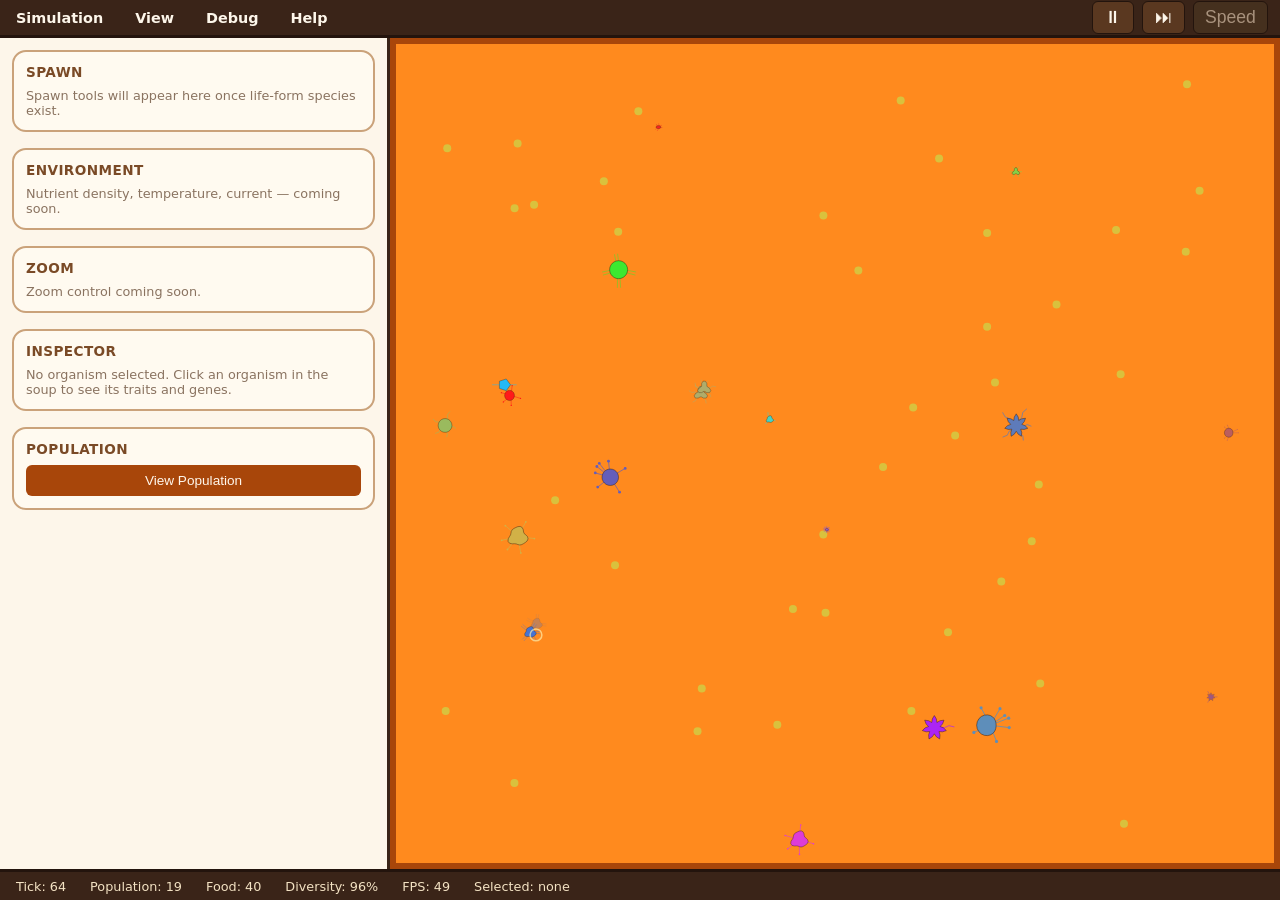
==== index.html @ 660e8007 "Build core simulation: genome system, soup, movement, feeding, reproduction, and views Genome-driven" ====
<!doctype html>
<html lang="en">
<head>
<meta charset="UTF-8">
<meta name="viewport" content="width=device-width, initial-scale=1.0">
<title>BLife</title>
<link rel="stylesheet" href="style.css">
<link rel="stylesheet" href="src/ui/genomeTable.css">
</head>
<body>
<div class="app">

  <header class="top-menu">
    <details class="menu-group">
      <summary>Simulation</summary>
      <div class="menu-dropdown">
        <button disabled title="Coming soon">New Soup</button>
        <button disabled title="Coming soon">Save State</button>
        <button disabled title="Coming soon">Load State</button>
        <button disabled title="Coming soon">Reset</button>
      </div>
    </details>

    <details class="menu-group">
      <summary>View</summary>
      <div class="menu-dropdown">
        <button disabled title="Coming soon">Reset Camera</button>
        <button disabled title="Coming soon">Toggle Grid</button>
        <button disabled title="Coming soon">Toggle Stats Overlay</button>
        <button disabled title="Coming soon">Toggle Side Panel</button>
      </div>
    </details>

    <details class="menu-group">
      <summary>Debug</summary>
      <div class="menu-dropdown">
        <a href="genome-test.html" target="_blank" rel="noopener">Genome Test Page</a>
      </div>
    </details>

    <details class="menu-group">
      <summary>Help</summary>
      <div class="menu-dropdown">
        <button disabled title="Coming soon">About</button>
        <button disabled title="Coming soon">Controls Reference</button>
      </div>
    </details>

    <div class="playback-controls">
      <button id="btn-play-pause" aria-label="Pause" title="Pause">⏸</button>
      <button id="btn-step" aria-label="Step" title="Step one tick">⏭</button>
      <button disabled title="Coming soon">Speed</button>
    </div>
  </header>

  <aside class="side-panel">
    <section class="panel-block">
      <h2>Spawn</h2>
      <p class="placeholder">Spawn tools will appear here once life-form species exist.</p>
    </section>

    <section class="panel-block">
      <h2>Environment</h2>
      <p class="placeholder">Nutrient density, temperature, current — coming soon.</p>
    </section>

    <section class="panel-block">
      <h2>Zoom</h2>
      <p class="placeholder">Zoom control coming soon.</p>
    </section>

    <section class="panel-block" id="inspector">
      <h2>Inspector</h2>
      <p class="placeholder" id="inspector-empty">No organism selected. Click an organism in the soup to see its traits and genes.</p>
      <div id="inspector-content" hidden></div>
    </section>

    <section class="panel-block">
      <h2>Population</h2>
      <button id="btn-view-population" class="view-organism-button">View Population</button>
    </section>
  </aside>

  <main class="play-area">
    <svg id="soup" class="soup-view">
      <g id="nutrient-layer"></g>
      <g id="soup-layer"></g>
      <g id="birth-effect-layer"></g>
    </svg>

    <section id="organism-view" class="organism-view" hidden>
      <button id="btn-back-to-soup-organism" class="back-button">&larr; Back to Soup</button>
      <div id="organism-view-content"></div>
    </section>

    <section id="population-view" class="organism-view" hidden>
      <button id="btn-back-to-soup-population" class="back-button">&larr; Back to Soup</button>
      <div id="population-view-content"></div>
    </section>
  </main>

  <footer class="status-bar">
    <span id="status-tick">Tick: 0</span>
    <span id="status-population">Population: 0</span>
    <span id="status-food">Food: 0</span>
    <span id="status-diversity">Diversity: --</span>
    <span id="status-fps">FPS: --</span>
    <span id="status-selected">Selected: none</span>
  </footer>

</div>

<script src="src/classes/Genome.js"></script>
<script src="src/classes/LifeForm.js"></script>
<script src="src/classes/Soup.js"></script>
<script src="src/ui/genomeTable.js"></script>
<script src="src/ui/organismShapes.js"></script>
<script src="src/ui/renderSoup.js"></script>
<script src="src/ui/renderGeneMapView.js"></script>
<script src="app.js"></script>
</body>
</html>
---- style.css ----
* {
  box-sizing: border-box;
}

html, body {
  height: 100%;
  margin: 0;
  font-family: system-ui, sans-serif;
  color: #3a2418;
}

.app {
  display: grid;
  grid-template-columns: 390px 1fr;
  grid-template-rows: auto 1fr auto;
  grid-template-areas:
    "menu menu"
    "side play"
    "status status";
  height: 100vh;
  background: #fdf6ea;
}

/* Top menu */

.top-menu {
  grid-area: menu;
  display: flex;
  align-items: stretch;
  background: #3a2418;
  border-bottom: 3px solid #23140d;
}

.menu-group {
  position: relative;
}

.menu-group summary {
  list-style: none;
  cursor: pointer;
  padding: 0.6rem 1rem;
  color: #fdf6ea;
  font-size: 0.9rem;
  font-weight: 600;
  user-select: none;
}

.menu-group summary::-webkit-details-marker {
  display: none;
}

.menu-group[open] summary {
  background: #5a3820;
}

.playback-controls {
  margin-left: auto;
  display: flex;
  align-items: center;
  gap: 0.5rem;
  padding: 0 0.75rem;
}

.playback-controls button {
  background: #5a3820;
  color: #fdf6ea;
  border: 1px solid #23140d;
  border-radius: 6px;
  padding: 0.4rem 0.7rem;
  font-size: 1.1rem;
  line-height: 1;
  cursor: pointer;
}

.playback-controls button:hover:not(:disabled) {
  background: #6f4726;
}

.playback-controls button:disabled {
  color: #a8927d;
  cursor: not-allowed;
  background: #45301e;
}

.menu-dropdown {
  position: absolute;
  top: 100%;
  left: 0;
  min-width: 180px;
  background: #fffaf0;
  border: 2px solid #3a2418;
  border-radius: 0 0 10px 10px;
  box-shadow: 0 4px 10px rgba(0, 0, 0, 0.25);
  display: flex;
  flex-direction: column;
  z-index: 10;
  overflow: hidden;
}

.menu-dropdown button,
.menu-dropdown a {
  text-align: left;
  padding: 0.5rem 0.75rem;
  border: none;
  background: none;
  font-size: 0.85rem;
  cursor: pointer;
  color: #3a2418;
  text-decoration: none;
}

.menu-dropdown button:disabled {
  color: #b8a897;
  cursor: not-allowed;
}

.menu-dropdown button:not(:disabled):hover,
.menu-dropdown a:hover {
  background: #f3e2c3;
}

/* Side panel */

.side-panel {
  grid-area: side;
  min-width: 0;
  overflow-x: hidden;
  overflow-y: auto;
  background: #fdf6ea;
  border-right: 3px solid #3a2418;
  padding: 0.75rem;
}

.panel-block {
  margin-bottom: 1rem;
  padding: 0.75rem;
  background: #fffaf0;
  border: 2px solid #caa27a;
  border-radius: 14px;
}

.panel-block h2 {
  font-size: 0.85rem;
  text-transform: uppercase;
  letter-spacing: 0.03em;
  color: #7a4a26;
  margin: 0 0 0.5rem;
}

.placeholder {
  font-size: 0.8rem;
  color: #8a7360;
  margin: 0;
}

/* Play area */

.play-area {
  grid-area: play;
  position: relative;
  overflow: hidden;
  background: #ff8a1e;
  border: 6px solid #a8460a;
  display: flex;
  align-items: center;
  justify-content: center;
}

.soup-view {
  position: absolute;
  inset: 0;
  width: 100%;
  height: 100%;
  cursor: pointer;
}

/* Organism view */

.organism-view {
  position: absolute;
  inset: 0;
  width: 100%;
  height: 100%;
  overflow-y: auto;
  background: #fdf6ea;
  color: #3a2418;
  padding: 1.5rem;
}

.back-button {
  background: #5a3820;
  color: #fdf6ea;
  border: none;
  border-radius: 6px;
  padding: 0.5rem 1rem;
  font-size: 0.85rem;
  cursor: pointer;
  margin-bottom: 1rem;
}

.back-button:hover {
  background: #6f4726;
}

.view-organism-button {
  display: block;
  width: 100%;
  margin-top: 0.5rem;
  background: #a8460a;
  color: #fff7ec;
  border: none;
  border-radius: 6px;
  padding: 0.5rem;
  font-size: 0.85rem;
  cursor: pointer;
}

.view-organism-button:hover {
  background: #c05410;
}

.organism-header {
  display: flex;
  justify-content: space-between;
  align-items: flex-start;
  gap: 1rem;
  margin-bottom: 1rem;
}

.organism-stats {
  font-size: 0.9rem;
  margin: 0;
}

.organism-reference-container {
  flex-shrink: 0;
}

.organism-reference {
  flex-shrink: 0;
  width: 120px;
  height: 120px;
  background: #fffaf0;
  border: 2px solid #caa27a;
  border-radius: 10px;
}

.gene-map-section h3 {
  font-size: 0.9rem;
  text-transform: uppercase;
  letter-spacing: 0.03em;
  color: #7a4a26;
  margin: 1rem 0 0.5rem;
}

.gene-map {
  width: 100%;
  height: auto;
  display: block;
  background: #fffaf0;
  border: 2px solid #caa27a;
  border-radius: 10px;
}

.gene-map-field text {
  pointer-events: none;
  user-select: none;
}

/* Population view */

.population-sort-controls {
  display: flex;
  gap: 0.5rem;
  margin-bottom: 1.25rem;
}

.sort-mode-button {
  background: #fffaf0;
  color: #3a2418;
  border: 2px solid #caa27a;
  border-radius: 6px;
  padding: 0.4rem 0.9rem;
  font-size: 0.85rem;
  cursor: pointer;
}

.sort-mode-button:hover {
  background: #f3e2c3;
}

.sort-mode-button.active {
  background: #a8460a;
  color: #fff7ec;
  border-color: #a8460a;
}

.population-group {
  margin-bottom: 1.25rem;
}

.population-group h3 {
  font-size: 0.9rem;
  text-transform: uppercase;
  letter-spacing: 0.03em;
  color: #7a4a26;
  margin: 0 0 0.5rem;
}

.population-grid {
  display: flex;
  flex-wrap: wrap;
  gap: 5px;
}

.population-swatch {
  width: 16px;
  height: 16px;
  padding: 0;
  border: 1px solid #2a160d;
  border-radius: 50%;
  cursor: pointer;
}

.population-swatch:hover {
  outline: 2px solid #a8460a;
  outline-offset: 1px;
}

/* Status bar */

.status-bar {
  grid-area: status;
  display: flex;
  gap: 1.5rem;
  padding: 0.4rem 1rem;
  background: #3a2418;
  color: #f3e2c3;
  font-size: 0.8rem;
  border-top: 3px solid #23140d;
}
---- src/ui/genomeTable.css ----
/* Styles for the .genome-table element built by src/ui/genomeTable.js.
   Shared between genome-test.html and the game's Inspector panel. */

.genome-table {
  margin-bottom: 1.5rem;
  padding: 1rem;
  background: #fff;
  border: 1px solid #ddd;
  border-radius: 6px;
}

.genome-table h2 {
  font-size: 0.85rem;
  font-family: monospace;
  margin-top: 0;
  word-break: break-all;
}

.genome-table dl {
  margin: 0;
}

.genome-table dt {
  font-size: 0.75rem;
  color: #555;
  margin: 0.5rem 0 0.1rem;
  overflow-wrap: break-word;
}

.genome-table dt:first-child {
  margin-top: 0;
}

.genome-table dd {
  margin: 0;
  font-size: 0.9rem;
  padding-bottom: 0.3rem;
  border-bottom: 1px solid #eee;
  overflow-wrap: break-word;
}
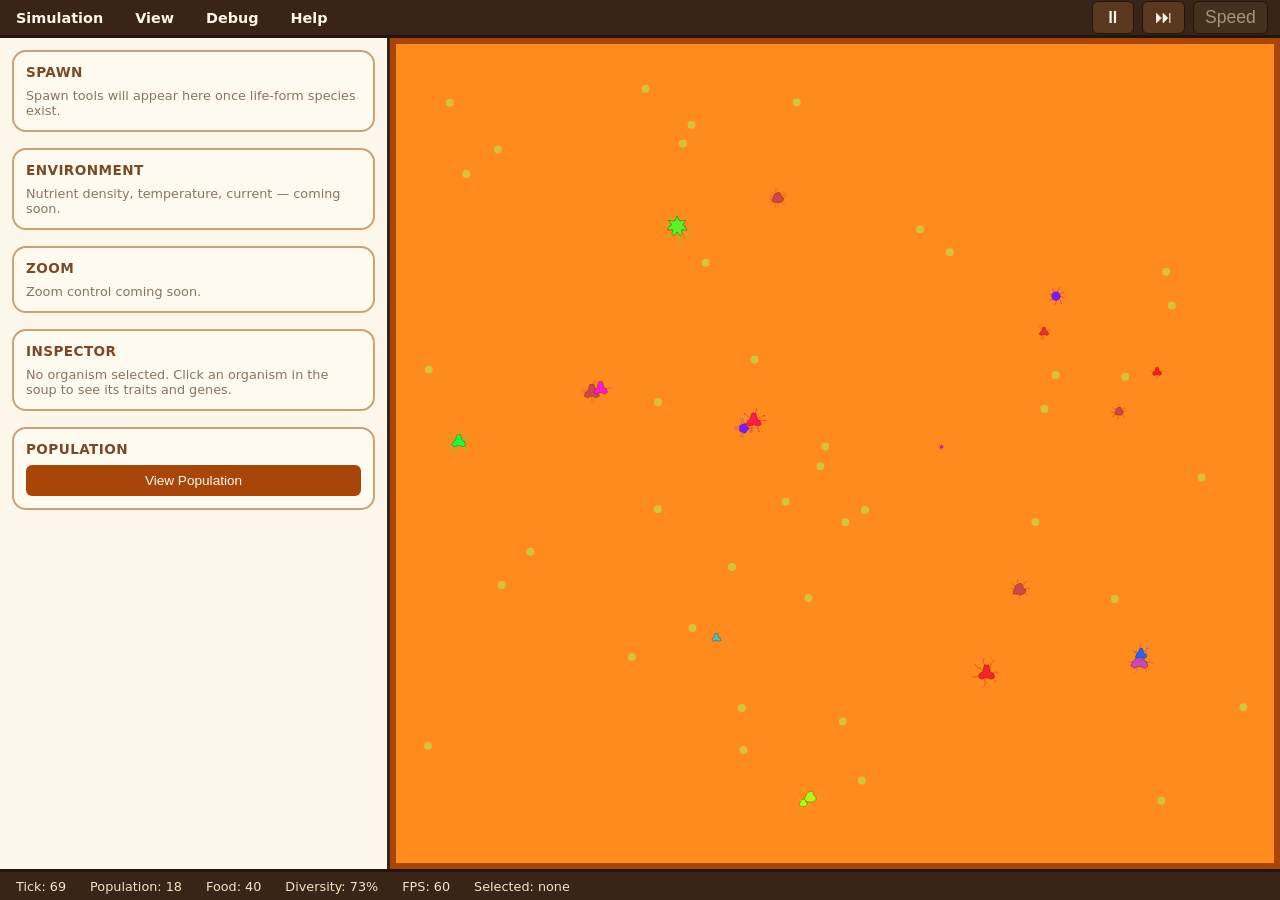
==== commit 82159aa2: "Migrate soup rendering to canvas; add scavenging, parasite diet, diploid genetics Canvas replaces SV" ====
--- a/index.html
+++ b/index.html
@@ -82,11 +82,7 @@
   </aside>
 
   <main class="play-area">
-    <svg id="soup" class="soup-view">
-      <g id="nutrient-layer"></g>
-      <g id="soup-layer"></g>
-      <g id="birth-effect-layer"></g>
-    </svg>
+    <canvas id="soup" class="soup-view"></canvas>
 
     <section id="organism-view" class="organism-view" hidden>
       <button id="btn-back-to-soup-organism" class="back-button">&larr; Back to Soup</button>
@@ -116,6 +112,7 @@
 <script src="src/ui/genomeTable.js"></script>
 <script src="src/ui/organismShapes.js"></script>
 <script src="src/ui/renderSoup.js"></script>
+<script src="src/ui/renderSoupCanvas.js"></script>
 <script src="src/ui/renderGeneMapView.js"></script>
 <script src="app.js"></script>
 </body>
--- a/style.css
+++ b/style.css
@@ -169,6 +169,7 @@
 .soup-view {
   position: absolute;
   inset: 0;
+  display: block;
   width: 100%;
   height: 100%;
   cursor: pointer;
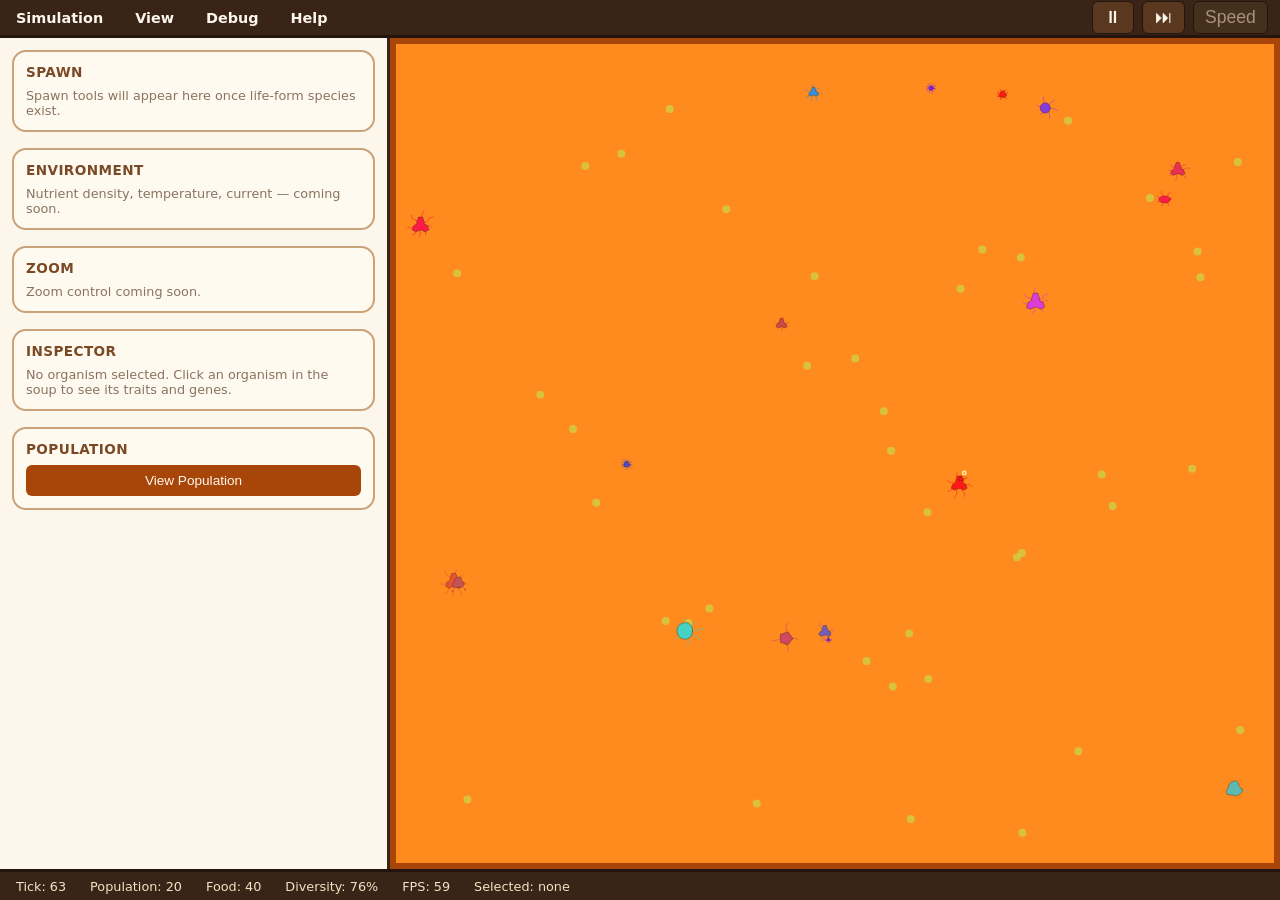
==== commit e8a14c43: "Add uniform spatial grid to remove O(n^2) proximity scans (§29) Predation, scavenging, parasitism, m" ====
--- a/index.html
+++ b/index.html
@@ -108,6 +108,7 @@
 
 <script src="src/classes/Genome.js"></script>
 <script src="src/classes/LifeForm.js"></script>
+<script src="src/classes/SpatialGrid.js"></script>
 <script src="src/classes/Soup.js"></script>
 <script src="src/ui/genomeTable.js"></script>
 <script src="src/ui/organismShapes.js"></script>
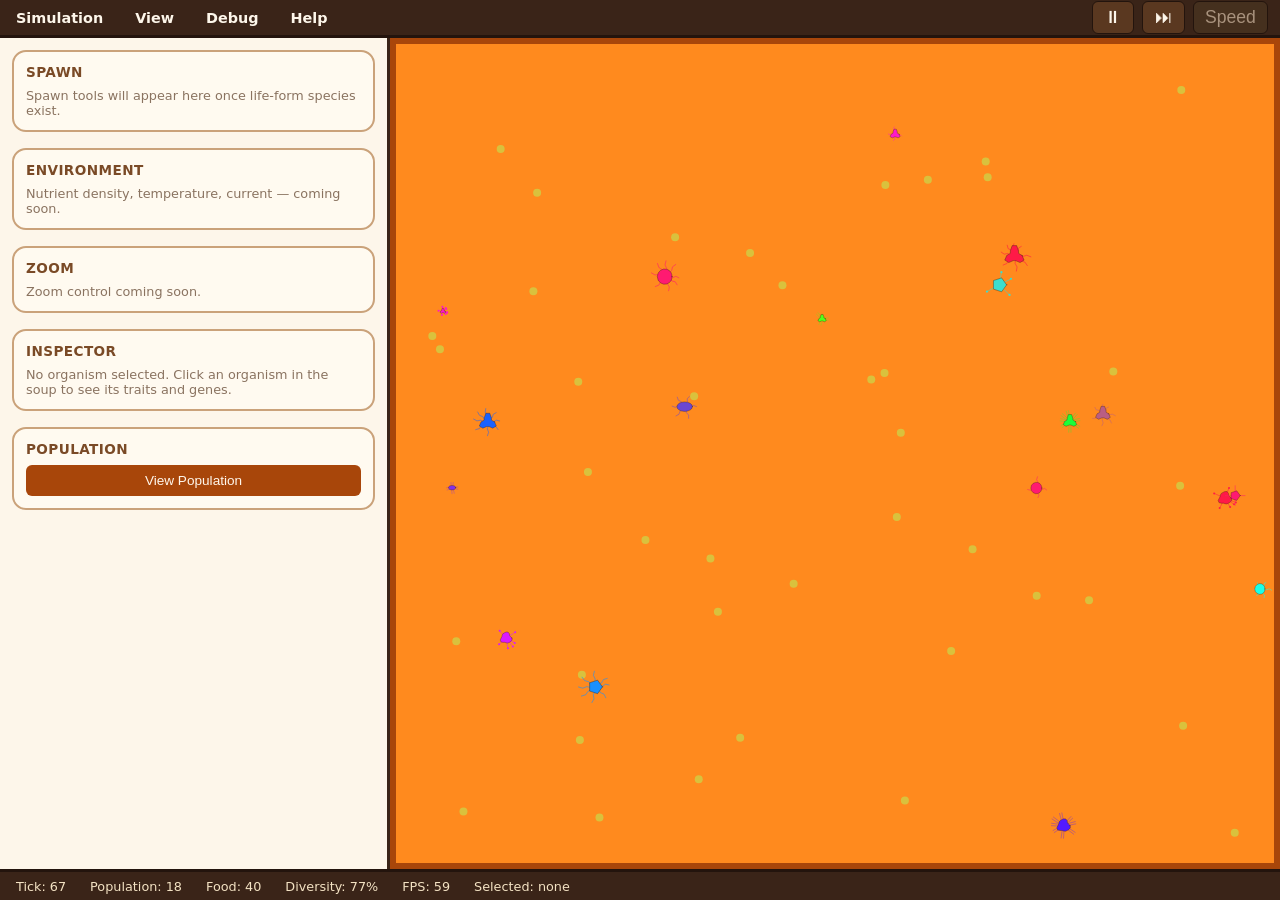
==== commit b40dd761: "Implement New Soup and Reset (§31) The first two working buttons in the Simulation menu, previously " ====
--- a/index.html
+++ b/index.html
@@ -14,10 +14,10 @@
     <details class="menu-group">
       <summary>Simulation</summary>
       <div class="menu-dropdown">
-        <button disabled title="Coming soon">New Soup</button>
+        <button id="btn-new-soup" title="Start a brand-new random population">New Soup</button>
         <button disabled title="Coming soon">Save State</button>
         <button disabled title="Coming soon">Load State</button>
-        <button disabled title="Coming soon">Reset</button>
+        <button id="btn-reset-soup" title="Rewind back to this soup's starting population">Reset</button>
       </div>
     </details>
 
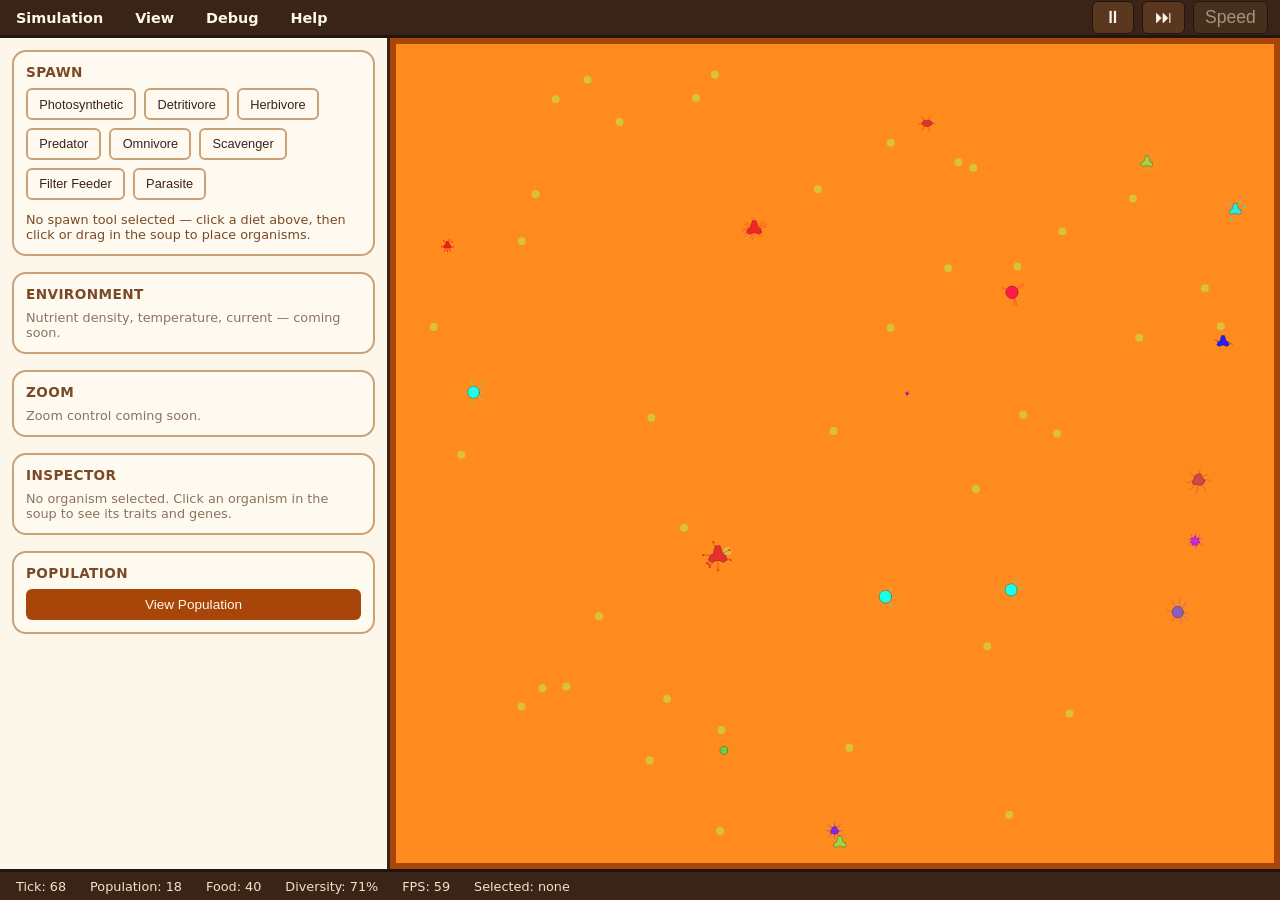
==== commit 8e19e8bc: "Add spawn tools and quadruple appendage length ceiling (§33, §34) Spawn tools: one button per dietTy" ====
--- a/index.html
+++ b/index.html
@@ -56,7 +56,8 @@
   <aside class="side-panel">
     <section class="panel-block">
       <h2>Spawn</h2>
-      <p class="placeholder">Spawn tools will appear here once life-form species exist.</p>
+      <div class="spawn-tool-grid" id="spawn-tool-grid"></div>
+      <p class="spawn-tool-hint" id="spawn-tool-hint">No spawn tool selected — click a diet above, then click or drag in the soup to place organisms.</p>
     </section>
 
     <section class="panel-block">
--- a/style.css
+++ b/style.css
@@ -268,6 +268,41 @@
   user-select: none;
 }
 
+/* Spawn tools */
+
+.spawn-tool-grid {
+  display: flex;
+  flex-wrap: wrap;
+  gap: 0.5rem;
+  margin-bottom: 0.75rem;
+}
+
+.spawn-tool-button {
+  background: #fffaf0;
+  color: #3a2418;
+  border: 2px solid #caa27a;
+  border-radius: 6px;
+  padding: 0.4rem 0.7rem;
+  font-size: 0.8rem;
+  cursor: pointer;
+}
+
+.spawn-tool-button:hover {
+  background: #f3e2c3;
+}
+
+.spawn-tool-button.active {
+  background: #a8460a;
+  color: #fff7ec;
+  border-color: #a8460a;
+}
+
+.spawn-tool-hint {
+  font-size: 0.8rem;
+  color: #7a4a26;
+  margin: 0;
+}
+
 /* Population view */
 
 .population-sort-controls {
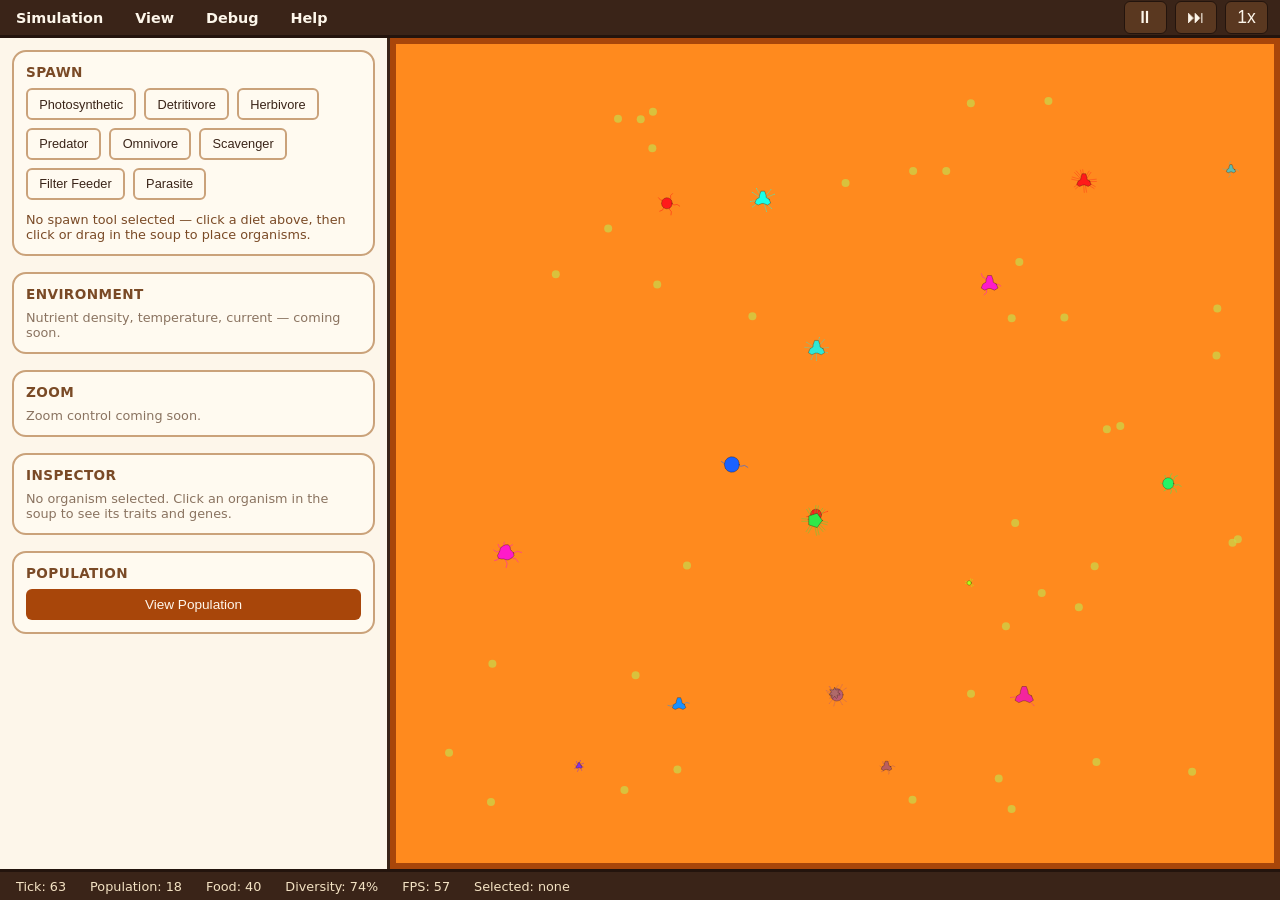
==== commit 3a1c98c0: "Re-tune carrying capacity to ~300 equilibrium; add Speed control and View toggles (§35-37) Populatio" ====
--- a/index.html
+++ b/index.html
@@ -25,9 +25,9 @@
       <summary>View</summary>
       <div class="menu-dropdown">
         <button disabled title="Coming soon">Reset Camera</button>
-        <button disabled title="Coming soon">Toggle Grid</button>
-        <button disabled title="Coming soon">Toggle Stats Overlay</button>
-        <button disabled title="Coming soon">Toggle Side Panel</button>
+        <button id="btn-toggle-grid" title="Show/hide reference gridlines on the soup">Toggle Grid (Off)</button>
+        <button id="btn-toggle-stats-overlay" title="Show/hide a stats HUD on the soup">Toggle Stats Overlay (Off)</button>
+        <button id="btn-toggle-side-panel" title="Show/hide the side panel">Toggle Side Panel (On)</button>
       </div>
     </details>
 
@@ -49,7 +49,7 @@
     <div class="playback-controls">
       <button id="btn-play-pause" aria-label="Pause" title="Pause">⏸</button>
       <button id="btn-step" aria-label="Step" title="Step one tick">⏭</button>
-      <button disabled title="Coming soon">Speed</button>
+      <button id="btn-speed" title="Cycle playback speed">1x</button>
     </div>
   </header>
 
--- a/style.css
+++ b/style.css
@@ -21,6 +21,17 @@
   background: #fdf6ea;
 }
 
+/* Toggle Side Panel (§37) — the fixed 390px column only goes away when this class is
+   also applied; hiding .side-panel alone would leave its column empty rather than
+   letting .play-area expand into it. */
+.app.side-panel-hidden {
+  grid-template-columns: 1fr;
+}
+
+.app.side-panel-hidden .side-panel {
+  display: none;
+}
+
 /* Top menu */
 
 .top-menu {
